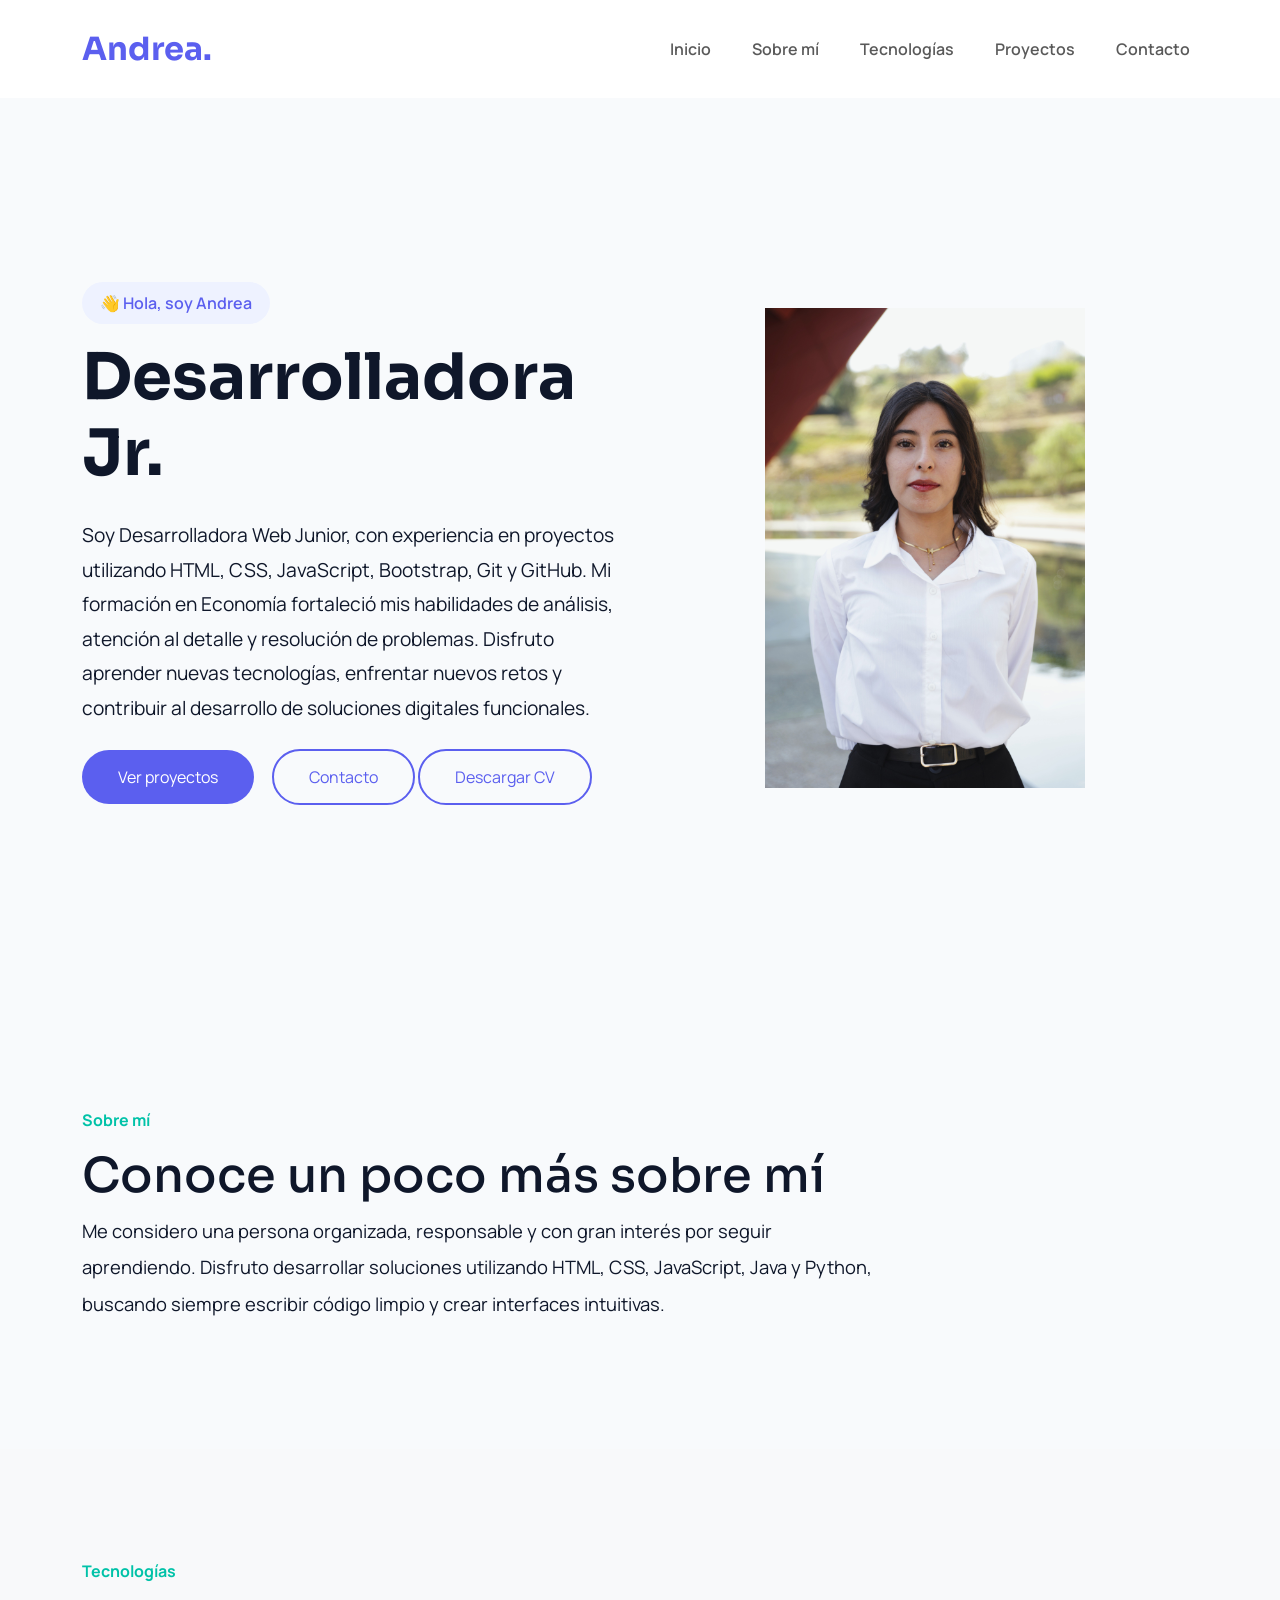
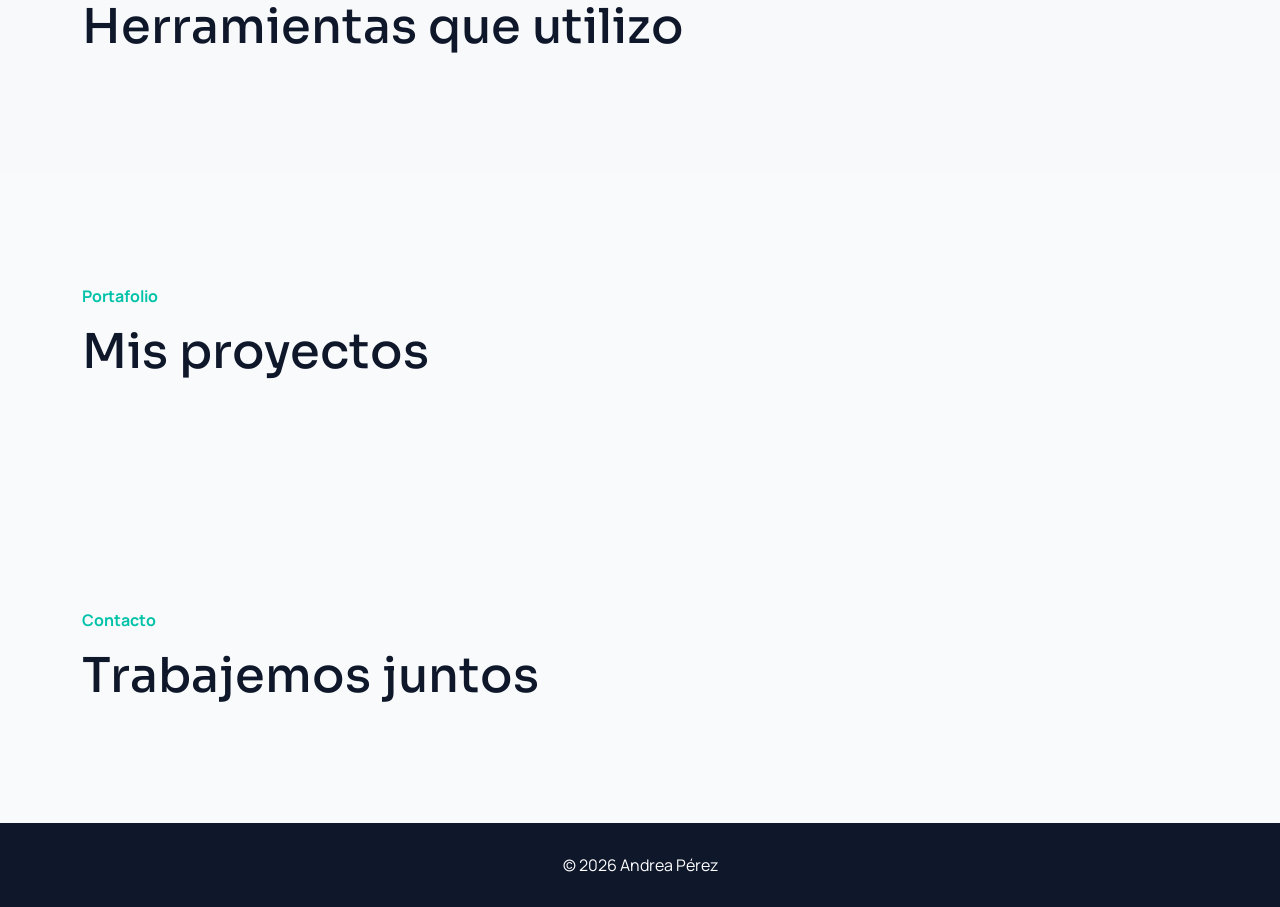
==== index.html @ b270ac94 "Primer avance del portafolio" ====
<!DOCTYPE html>
<html lang="es">

<head>

    <meta charset="UTF-8">
    <meta name="viewport" content="width=device-width, initial-scale=1.0">

    <title>Andrea Pérez | Software Developer</title>

    <!-- Bootstrap -->
    <link href="https://cdn.jsdelivr.net/npm/bootstrap@5.3.7/dist/css/bootstrap.min.css" rel="stylesheet">

    <!-- Bootstrap Icons -->
    <link rel="stylesheet"
        href="https://cdn.jsdelivr.net/npm/bootstrap-icons@1.13.1/font/bootstrap-icons.min.css">

    <!-- Google Fonts -->
    <link href="https://fonts.googleapis.com/css2?family=Manrope:wght@300;400;500;700;800&family=Sora:wght@500;600;700&display=swap"
        rel="stylesheet">

    <link rel="stylesheet" href="css/styles.css">

</head>

<body>

    <!-- NAVBAR -->

    <nav class="navbar navbar-expand-lg">

        <div class="container">

            <a class="navbar-brand" href="#">

                Andrea.

            </a>

            <button class="navbar-toggler"
                data-bs-toggle="collapse"
                data-bs-target="#menu">

                <span class="navbar-toggler-icon"></span>

            </button>

            <div class="collapse navbar-collapse justify-content-end"
                id="menu">

                <ul class="navbar-nav">

                    <li class="nav-item">

                        <a href="#inicio" class="nav-link">
                            Inicio
                        </a>

                    </li>

                    <li class="nav-item">

                        <a href="#about" class="nav-link">
                            Sobre mí
                        </a>

                    </li>

                    <li class="nav-item">

                        <a href="#skills" class="nav-link">
                            Tecnologías
                        </a>

                    </li>

                    <li class="nav-item">

                        <a href="#projects" class="nav-link">
                            Proyectos
                        </a>

                    </li>

                    <li class="nav-item">

                        <a href="#contact" class="nav-link">
                            Contacto
                        </a>

                    </li>

                </ul>

            </div>

        </div>

    </nav>

    <!-- HERO -->

<section class="hero" id="inicio">

    <div class="container">

        <div class="row align-items-center">

            <!-- TEXTO -->
            <div class="col-lg-6">

                <span class="badge-custom">
                    👋 Hola, soy Andrea
                </span>

                <h1>
                    Desarrolladora Jr.
                </h1>

                <p>
                    Soy Desarrolladora Web Junior, con experiencia en proyectos utilizando HTML, 
                    CSS, JavaScript, Bootstrap, Git y GitHub. Mi formación en Economía 
                    fortaleció mis habilidades de análisis, atención al detalle y resolución 
                    de problemas. Disfruto aprender nuevas tecnologías, enfrentar nuevos retos 
                    y contribuir al desarrollo de soluciones digitales funcionales.
                </p>

                <div class="mt-4">

                    <a href="#projects"
                        class="btn btn-main">
                        Ver proyectos
                    </a>

                    <a href="#contact"
                        class="btn btn-outline-custom">
                        Contacto
                    </a>

                    <a href="docs/Andrea Pérez Casiano (1).pdf"
                        class="btn btn-cv"
                        download>
                        Descargar CV
                    </a>

                </div>

            </div>


            <!-- IMAGEN -->
            <div class="col-lg-6 text-center">

                <img src="imagenes/Perez Casiano Andrea.JPG"
                    class="hero-image img-fluid"
                    alt="Andrea">

            </div>


        </div>

    </div>

</section>

    <!-- SOBRE MI -->

    <section id="about" class="section">

        <div class="container">

            <div class="section-title">

                <span>Sobre mí</span>

                <h2>Conoce un poco más sobre mí</h2>

            </div>

            <p class="about-text">

                Me considero una persona organizada, responsable y con gran
                interés por seguir aprendiendo. Disfruto desarrollar soluciones
                utilizando HTML, CSS, JavaScript, Java y Python, buscando
                siempre escribir código limpio y crear interfaces intuitivas.

            </p>

        </div>

    </section>

    <!-- TECNOLOGÍAS -->

    <section class="section bg-light" id="skills">

        <div class="container">

            <div class="section-title">

                <span>Tecnologías</span>

                <h2>Herramientas que utilizo</h2>

            </div>

            <div class="row">

                <!-- Después agregaremos tarjetas -->

            </div>

        </div>

    </section>

    <!-- PROYECTOS -->

    <section class="section" id="projects">

        <div class="container">

            <div class="section-title">

                <span>Portafolio</span>

                <h2>Mis proyectos</h2>

            </div>

        </div>

    </section>

    <!-- CONTACTO -->

    <section class="section" id="contact">

        <div class="container">

            <div class="section-title">

                <span>Contacto</span>

                <h2>Trabajemos juntos</h2>

            </div>

        </div>

    </section>

    <footer>

        © 2026 Andrea Pérez

    </footer>

    <script src="https://cdn.jsdelivr.net/npm/bootstrap@5.3.7/dist/js/bootstrap.bundle.min.js"></script>

</body>

</html>
---- css/styles.css ----
:root{

--primary:#5B5FEF;
--secondary:#00C2A8;
--dark:#0F172A;
--text:#64748B;
--background:#F8FAFC;
--white:#FFFFFF;

--title-font:"Sora",sans-serif;
--text-font:"Manrope",sans-serif;

}

*{

margin:0;
padding:0;
box-sizing:border-box;

}

body{

background:var(--background);
font-family:var(--text-font);
color:var(--dark);

}

.navbar{

padding:20px 0;
background:white;

}

.navbar-brand{

font-family:var(--title-font);
font-size:2rem;
font-weight:700;
color:var(--primary)!important;

}

.nav-link{

font-weight:600;
margin-left:25px;

}

.hero{

padding:140px 0;
min-height:100vh;
display:flex;
align-items:center;

}

.badge-custom{

background:#EEF2FF;
padding:10px 18px;
border-radius:30px;
color:var(--primary);
font-weight:600;

}

.hero h1{

font-family:var(--title-font);
font-size:4rem;
font-weight:700;
color:var(--dark);
margin:25px 0;

}

.hero p{

font-size:1.2rem;
line-height:1.8;

}

.hero-image{
    width: 100%;
    max-width: 320px;
    height: auto;
    animation: float 5s infinite ease-in-out;
}

.btn-main{

background:var(--primary);
color:white;
padding:14px 35px;
border-radius:40px;
margin-right:15px;

}

.btn-main:hover{

background:#4347d8;
color:white;

}

.btn-outline-custom{

border:2px solid var(--primary);
padding:14px 35px;
border-radius:40px;
color:var(--primary);

}
.btn-cv{

border:2px solid var(--primary);
padding:14px 35px;
border-radius:40px;
color:var(--primary);

}

.section{

padding:110px 0;

}

.section-title span{

color:var(--secondary);
font-weight:700;

}

.section-title h2{

font-family:var(--title-font);
font-size:3rem;
color:var(--dark);
margin-top:15px;

}

.about-text{

font-size:1.15rem;
max-width:800px;
line-height:2;

}

footer{

background:#0F172A;
color:white;
padding:30px;
text-align:center;

}

@keyframes float{

0%{

transform:translateY(0);

}

50%{

transform:translateY(-15px);

}

100%{

transform:translateY(0);

}

}
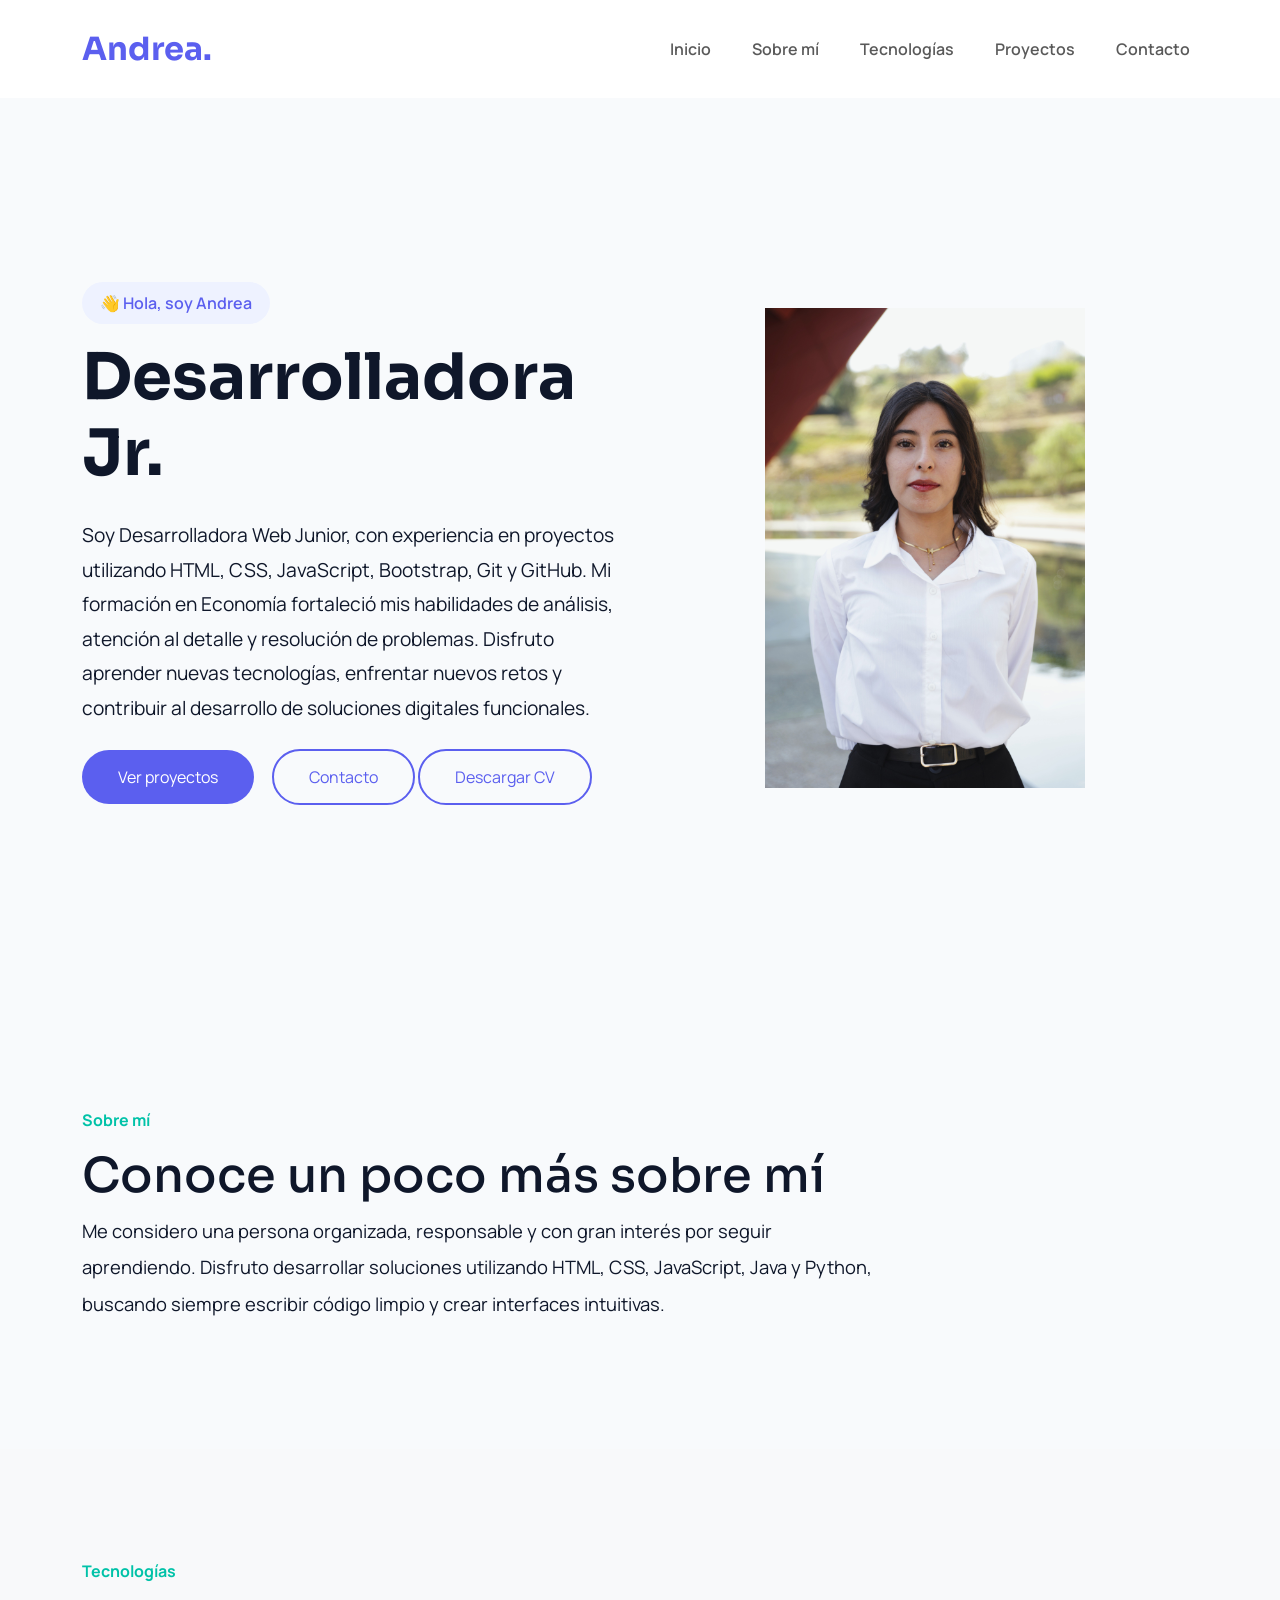
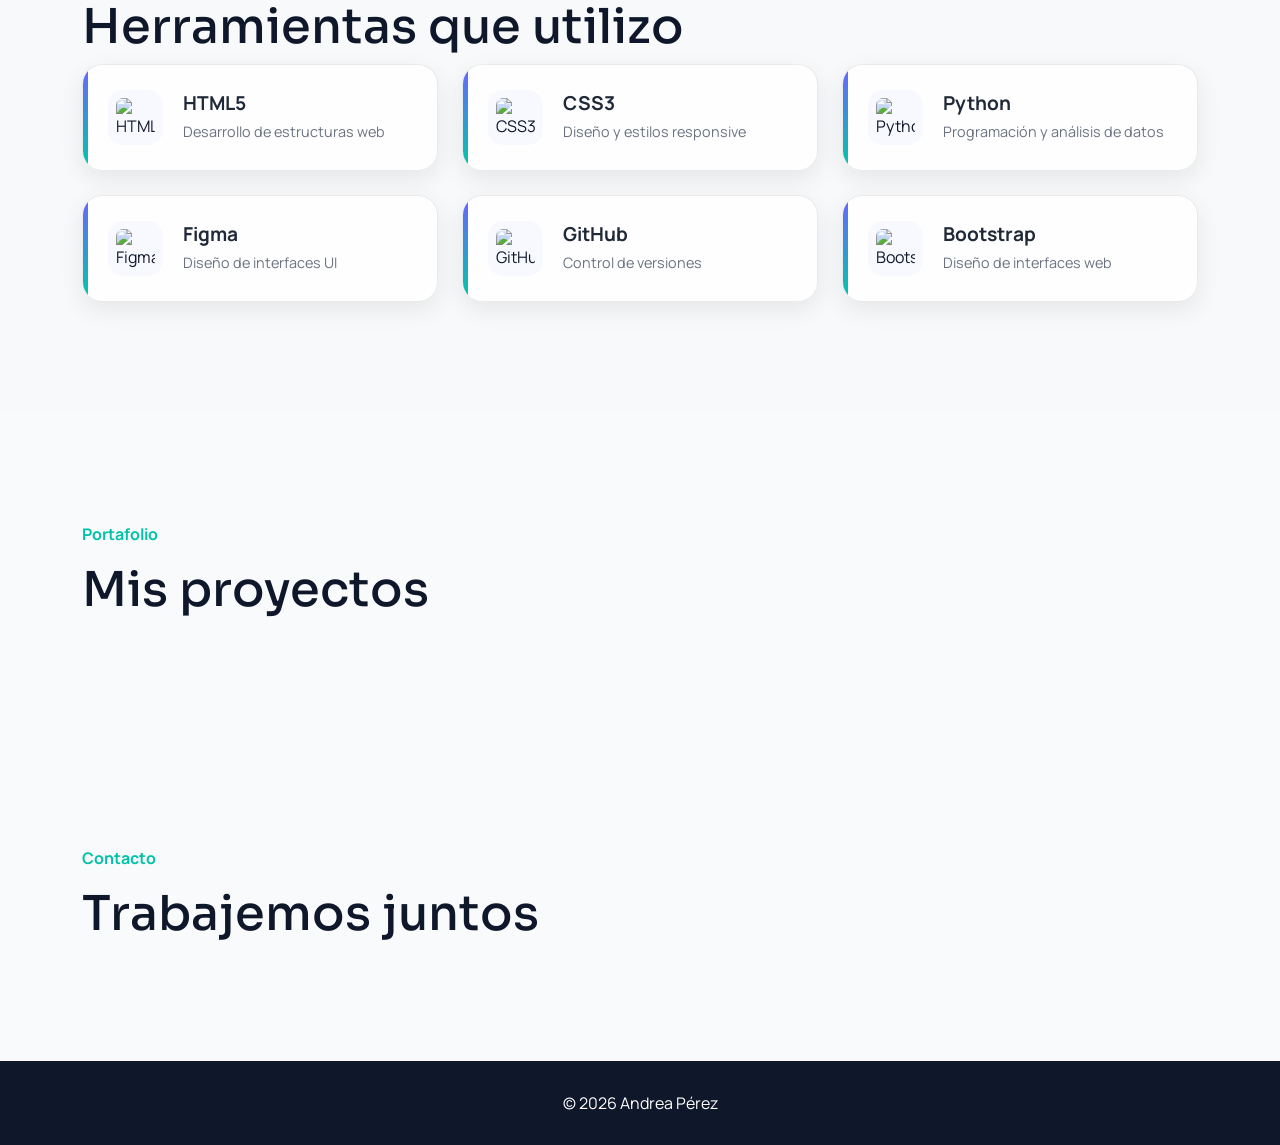
==== commit cac11f4e: "actualización tecnologias" ====
--- a/index.html
+++ b/index.html
@@ -148,7 +148,7 @@
             </div>
 
 
-            <!-- IMAGEN -->
+            
             <div class="col-lg-6 text-center">
 
                 <img src="imagenes/Perez Casiano Andrea.JPG"
@@ -193,21 +193,147 @@
 
     <!-- TECNOLOGÍAS -->
 
-    <section class="section bg-light" id="skills">
+<section class="section bg-light" id="skills">
+
+    <div class="container">
+
+        <div class="section-title">
+
+            <span>Tecnologías</span>
+
+            <h2>Herramientas que utilizo</h2>
+
+        </div>
+
+
+        <div class="row g-4">
+
+
+            <!-- HTML5 -->
+            <div class="col-md-6 col-lg-4">
+
+                <div class="tech-card">
+
+                    <img src="imagenes/tecnologias/html5.png" 
+                    alt="HTML5">
+
+                    <div>
+                        <h4>HTML5</h4>
+                        <p>Desarrollo de estructuras web</p>
+                    </div>
+
+                </div>
+
+            </div>
+
+
+            <!-- CSS3 -->
+            <div class="col-md-6 col-lg-4">
+
+                <div class="tech-card">
+
+                    <img src="imagenes/tecnologias/css3.png" 
+                    alt="CSS3">
+
+                    <div>
+                        <h4>CSS3</h4>
+                        <p>Diseño y estilos responsive</p>
+                    </div>
+
+                </div>
+
+            </div>
+
+
+            <!-- Python -->
+            <div class="col-md-6 col-lg-4">
+
+                <div class="tech-card">
+
+                    <img src="imagenes/tecnologias/python.png" 
+                    alt="Python">
+
+                    <div>
+                        <h4>Python</h4>
+                        <p>Programación y análisis de datos</p>
+                    </div>
+
+                </div>
+
+            </div>
+
+
+            <!-- Figma -->
+            <div class="col-md-6 col-lg-4">
+
+                <div class="tech-card">
+
+                    <img src="imagenes/tecnologias/figma.png" 
+                    alt="Figma">
+
+                    <div>
+                        <h4>Figma</h4>
+                        <p>Diseño de interfaces UI</p>
+                    </div>
+
+                </div>
+
+            </div>
+
+
+            <!-- GitHub -->
+            <div class="col-md-6 col-lg-4">
+
+                <div class="tech-card">
+
+                    <img src="imagenes/tecnologias/github.png" 
+                    alt="GitHub">
+
+                    <div>
+                        <h4>GitHub</h4>
+                        <p>Control de versiones</p>
+                    </div>
+
+                </div>
+
+            </div>
+
+
+            <!-- Bootstrap -->
+            <div class="col-md-6 col-lg-4">
+
+                <div class="tech-card">
+
+                    <img src="imagenes/tecnologias/bootstrap.png" 
+                    alt="Bootstrap">
+
+                    <div>
+                        <h4>Bootstrap</h4>
+                        <p>Diseño de interfaces web</p>
+                    </div>
+
+                </div>
+
+            </div>
+
+
+        </div>
+
+    </div>
+
+</section>
+
+    <!-- PROYECTOS -->
+
+    <section class="section" id="projects">
 
         <div class="container">
 
             <div class="section-title">
 
-                <span>Tecnologías</span>
-
-                <h2>Herramientas que utilizo</h2>
-
-            </div>
-
-            <div class="row">
-
-                <!-- Después agregaremos tarjetas -->
+                <span>Portafolio</span>
+
+                <h2>Mis proyectos</h2>
 
             </div>
 
@@ -215,17 +341,17 @@
 
     </section>
 
-    <!-- PROYECTOS -->
-
-    <section class="section" id="projects">
+    <!-- CONTACTO -->
+
+    <section class="section" id="contact">
 
         <div class="container">
 
             <div class="section-title">
 
-                <span>Portafolio</span>
-
-                <h2>Mis proyectos</h2>
+                <span>Contacto</span>
+
+                <h2>Trabajemos juntos</h2>
 
             </div>
 
@@ -233,24 +359,6 @@
 
     </section>
 
-    <!-- CONTACTO -->
-
-    <section class="section" id="contact">
-
-        <div class="container">
-
-            <div class="section-title">
-
-                <span>Contacto</span>
-
-                <h2>Trabajemos juntos</h2>
-
-            </div>
-
-        </div>
-
-    </section>
-
     <footer>
 
         © 2026 Andrea Pérez
--- a/css/styles.css
+++ b/css/styles.css
@@ -187,4 +187,111 @@
 
 }
 
+}
+
+/*
+Tecnologias
+*/
+.tech-card{
+
+    background:rgba(255,255,255,.8);
+
+    display:flex;
+    align-items:center;
+
+    gap:20px;
+
+    padding:25px;
+
+    border-radius:20px;
+
+    border:1px solid rgba(0,0,0,.08);
+
+    box-shadow:0 8px 25px rgba(0,0,0,.08);
+
+    transition:.3s;
+
+    position:relative;
+
+    overflow:hidden;
+
+}
+
+
+/* detalle de color */
+
+.tech-card::before{
+
+    content:"";
+
+    position:absolute;
+
+    width:5px;
+    height:100%;
+
+    left:0;
+    top:0;
+
+    background:linear-gradient(
+        180deg,
+        #6C63FF,
+        #00C9A7
+    );
+
+}
+
+
+/* efecto al pasar el mouse */
+
+.tech-card:hover{
+
+    transform:translateY(-8px);
+
+    box-shadow:0 15px 35px rgba(0,0,0,.15);
+
+    background:white;
+
+}
+
+
+
+.tech-card img{
+
+    width:55px;
+    height:55px;
+
+    object-fit:contain;
+
+    padding:8px;
+
+    border-radius:15px;
+
+    background:#f8f9ff;
+
+}
+
+
+
+.tech-card h4{
+
+    margin:0;
+
+    font-size:1.2rem;
+
+    font-weight:700;
+
+    color:#1F2937;
+
+}
+
+
+
+.tech-card p{
+
+    margin:6px 0 0;
+
+    font-size:.9rem;
+
+    color:#6B7280;
+
 }
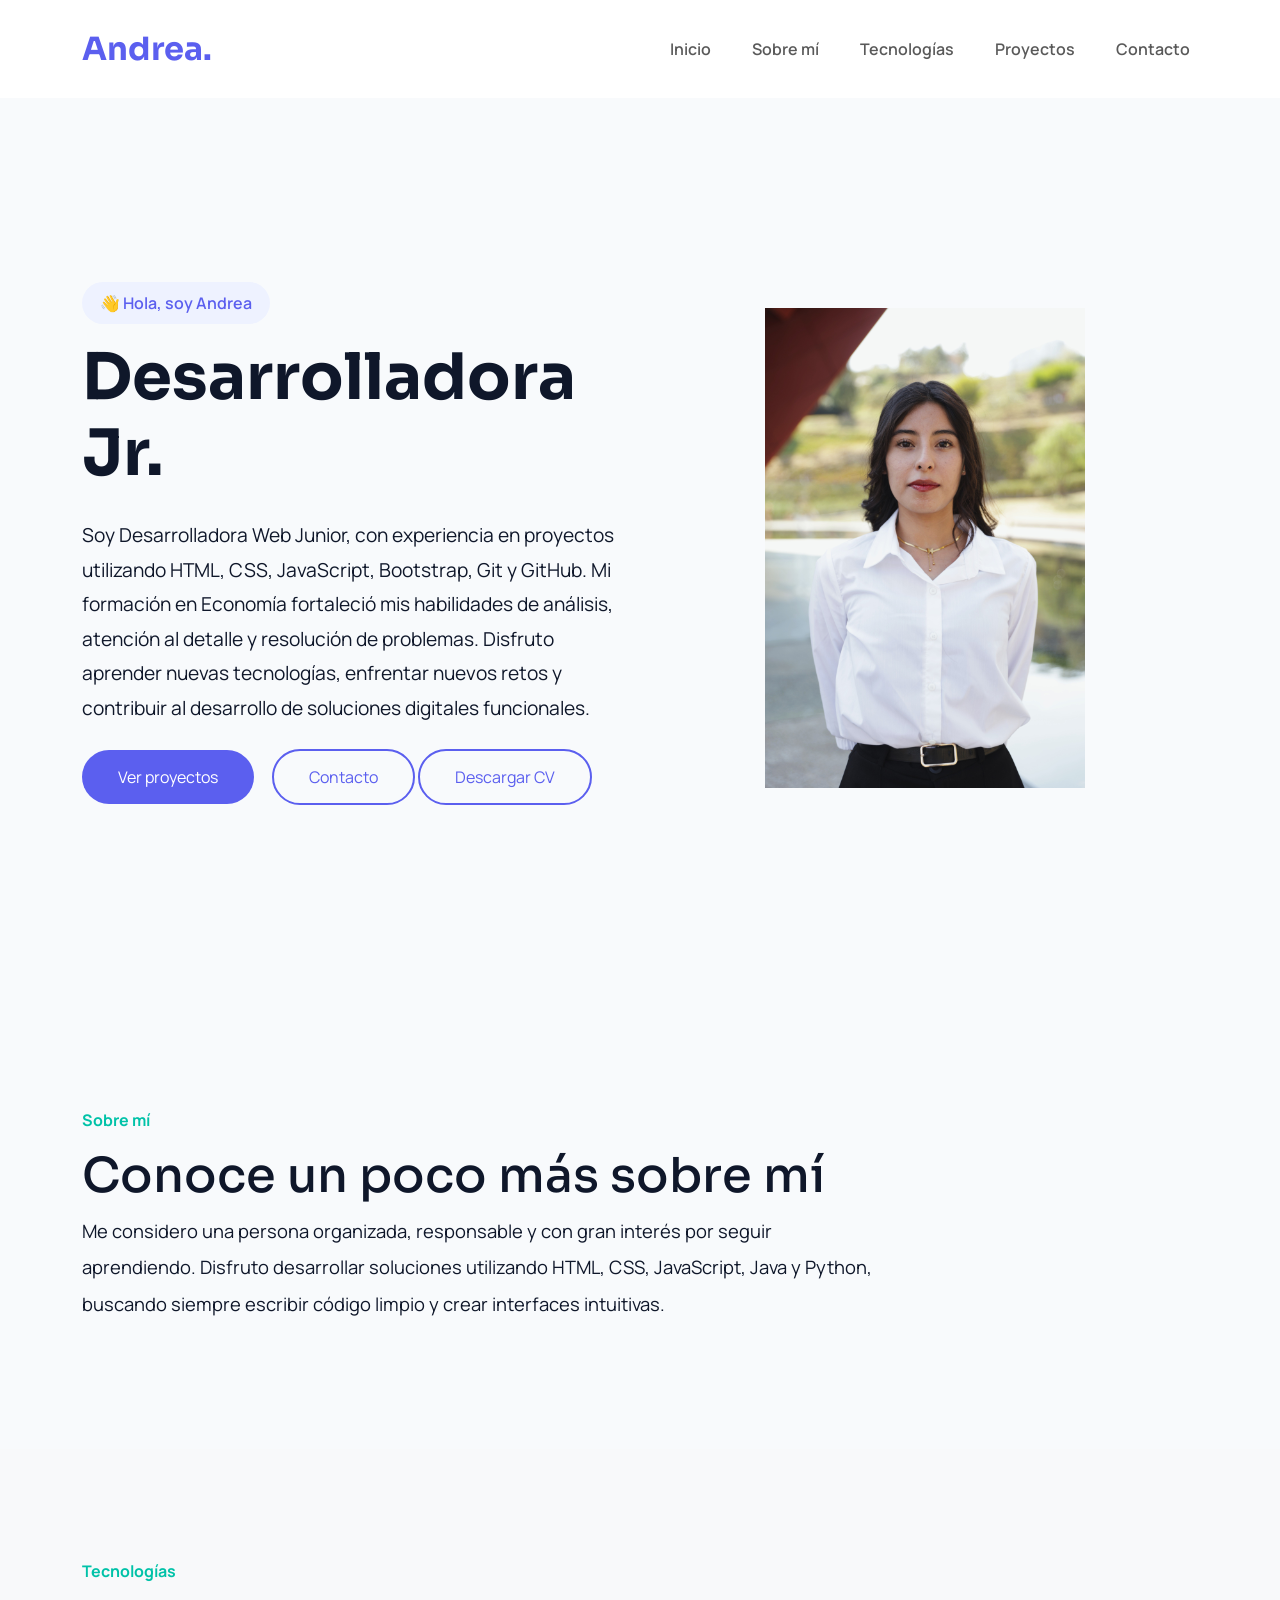
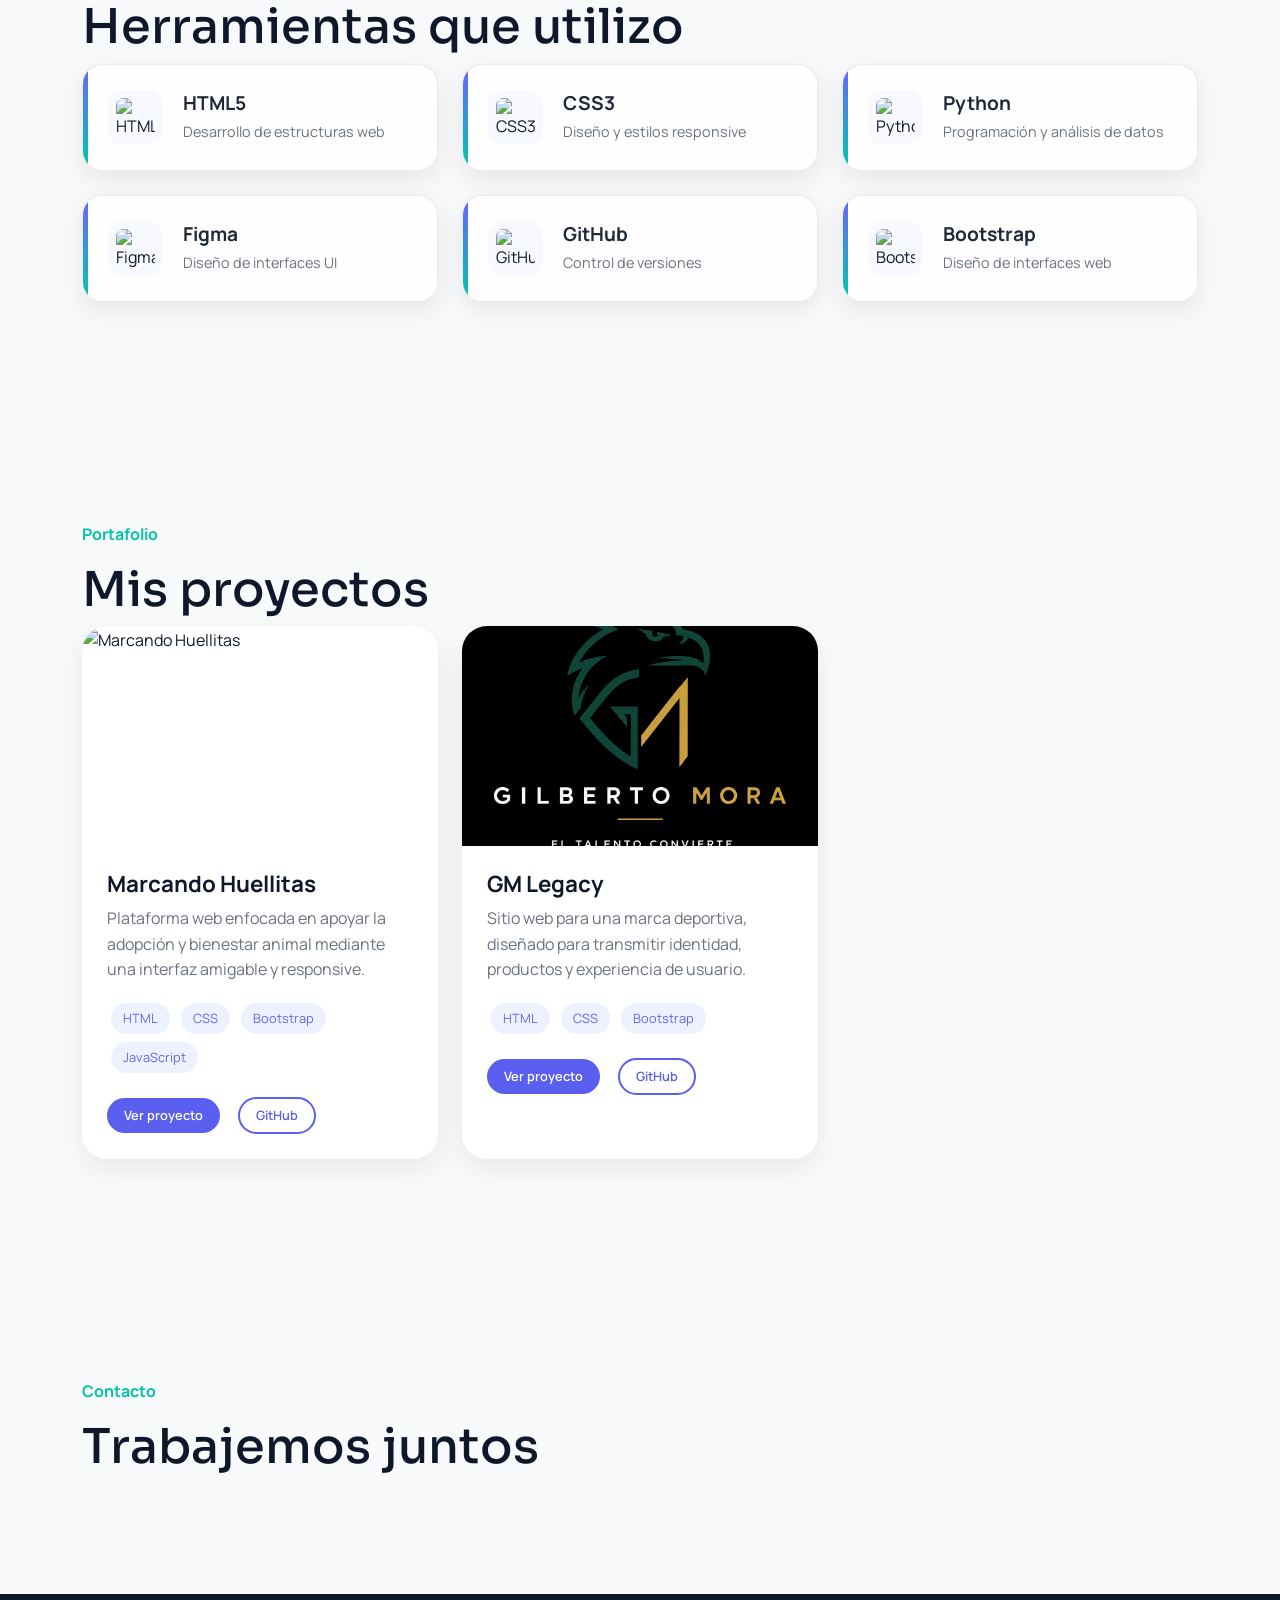
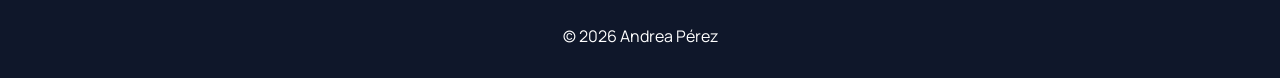
==== commit ab0b8152: "Construyendo mi portafolio" ====
--- a/index.html
+++ b/index.html
@@ -325,15 +325,164 @@
 
     <!-- PROYECTOS -->
 
-    <section class="section" id="projects">
+<section class="section" id="projects">
+
+    <div class="container">
+
+        <div class="section-title">
+
+            <span>Portafolio</span>
+
+            <h2>Mis proyectos</h2>
+
+        </div>
+
+
+        <div class="row g-4">
+
+
+            <!-- Proyecto 1 -->
+
+            <div class="col-md-6 col-lg-4">
+
+                <article class="project-card">
+
+
+                    <div class="project-image">
+
+                        <img src="imagenes/proyectos/huellitas.png"
+                        alt="Marcando Huellitas">
+
+                    </div>
+
+
+                    <div class="project-content">
+
+                        <h3>
+                            Marcando Huellitas
+                        </h3>
+
+
+                        <p>
+                            Plataforma web enfocada en apoyar la
+                            adopción y bienestar animal mediante
+                            una interfaz amigable y responsive.
+                        </p>
+
+
+                        <div class="project-tech">
+
+                            <span>HTML</span>
+                            <span>CSS</span>
+                            <span>Bootstrap</span>
+                            <span>JavaScript</span>
+
+                        </div>
+
+
+                        <div class="project-buttons">
+
+                            <a href="#"
+                            class="btn btn-main">
+                                Ver proyecto
+                            </a>
+
+
+                            <a href="#"
+                            class="btn btn-outline-custom">
+                                GitHub
+                            </a>
+
+                        </div>
+
+
+                    </div>
+
+
+                </article>
+
+            </div>
+
+
+
+            <!-- Proyecto 2 -->
+
+            <div class="col-md-6 col-lg-4">
+
+                <article class="project-card">
+
+
+                    <div class="project-image">
+
+                        <img src="imagenes/logo.png"
+                        alt="GM Legacy">
+
+                    </div>
+
+
+                    <div class="project-content">
+
+                        <h3>
+                            GM Legacy
+                        </h3>
+
+
+                        <p>
+                            Sitio web para una marca deportiva,
+                            diseñado para transmitir identidad,
+                            productos y experiencia de usuario.
+                        </p>
+
+
+                        <div class="project-tech">
+
+                            <span>HTML</span>
+                            <span>CSS</span>
+                            <span>Bootstrap</span>
+
+                        </div>
+
+
+                        <div class="project-buttons">
+
+                            <a href="https://gmlegacy.netlify.app/rese%C3%B1as.html"
+                            class="btn btn-main">
+                                Ver proyecto
+                            </a>
+
+
+                            <a href="https://github.com/OscarAndres008/Hackaton_1.git"
+                            class="btn btn-outline-custom">
+                                GitHub
+                            </a>
+
+                        </div>
+
+                    </div>
+
+
+                </article>
+
+            </div>
+
+
+        </div>
+
+    </div>
+
+</section>
+
+    <!-- CONTACTO -->
+
+    <section class="section" id="contact">
 
         <div class="container">
 
             <div class="section-title">
 
-                <span>Portafolio</span>
-
-                <h2>Mis proyectos</h2>
+                <span>Contacto</span>
+
+                <h2>Trabajemos juntos</h2>
 
             </div>
 
@@ -341,24 +490,6 @@
 
     </section>
 
-    <!-- CONTACTO -->
-
-    <section class="section" id="contact">
-
-        <div class="container">
-
-            <div class="section-title">
-
-                <span>Contacto</span>
-
-                <h2>Trabajemos juntos</h2>
-
-            </div>
-
-        </div>
-
-    </section>
-
     <footer>
 
         © 2026 Andrea Pérez
--- a/css/styles.css
+++ b/css/styles.css
@@ -294,4 +294,127 @@
 
     color:#6B7280;
 
+}
+
+/*============================
+            Proyectos
+  ============================
+*/
+.project-card{
+
+    background:white;
+
+    border-radius:25px;
+
+    overflow:hidden;
+
+    box-shadow:0 10px 30px rgba(0,0,0,.08);
+
+    transition:.3s;
+
+    height:100%;
+
+}
+
+
+.project-card:hover{
+
+    transform:translateY(-10px);
+
+    box-shadow:0 20px 40px rgba(0,0,0,.15);
+
+}
+
+
+
+.project-image{
+
+    height:220px;
+
+    overflow:hidden;
+
+}
+
+
+.project-image img{
+
+    width:100%;
+
+    height:100%;
+
+    object-fit:cover;
+
+    transition:.4s;
+
+}
+
+
+.project-card:hover img{
+
+    transform:scale(1.05);
+
+}
+
+
+
+.project-content{
+
+    padding:25px;
+
+}
+
+
+
+.project-content h3{
+
+    font-size:1.4rem;
+
+    font-weight:700;
+
+}
+
+
+
+.project-content p{
+
+    color:#6b7280;
+
+    line-height:1.6;
+
+}
+
+
+
+.project-tech span{
+
+    display:inline-block;
+
+    background:#eef2ff;
+
+    color:#6366f1;
+
+    padding:6px 12px;
+
+    border-radius:20px;
+
+    font-size:.8rem;
+
+    margin:4px;
+
+}
+
+
+.project-buttons{
+
+    margin-top:20px;
+
+}
+
+.project-card .project-buttons .btn{
+
+    padding:7px 16px;
+    font-size:0.8rem;
+    border-radius:25px;
+    font-weight:600;
+
 }
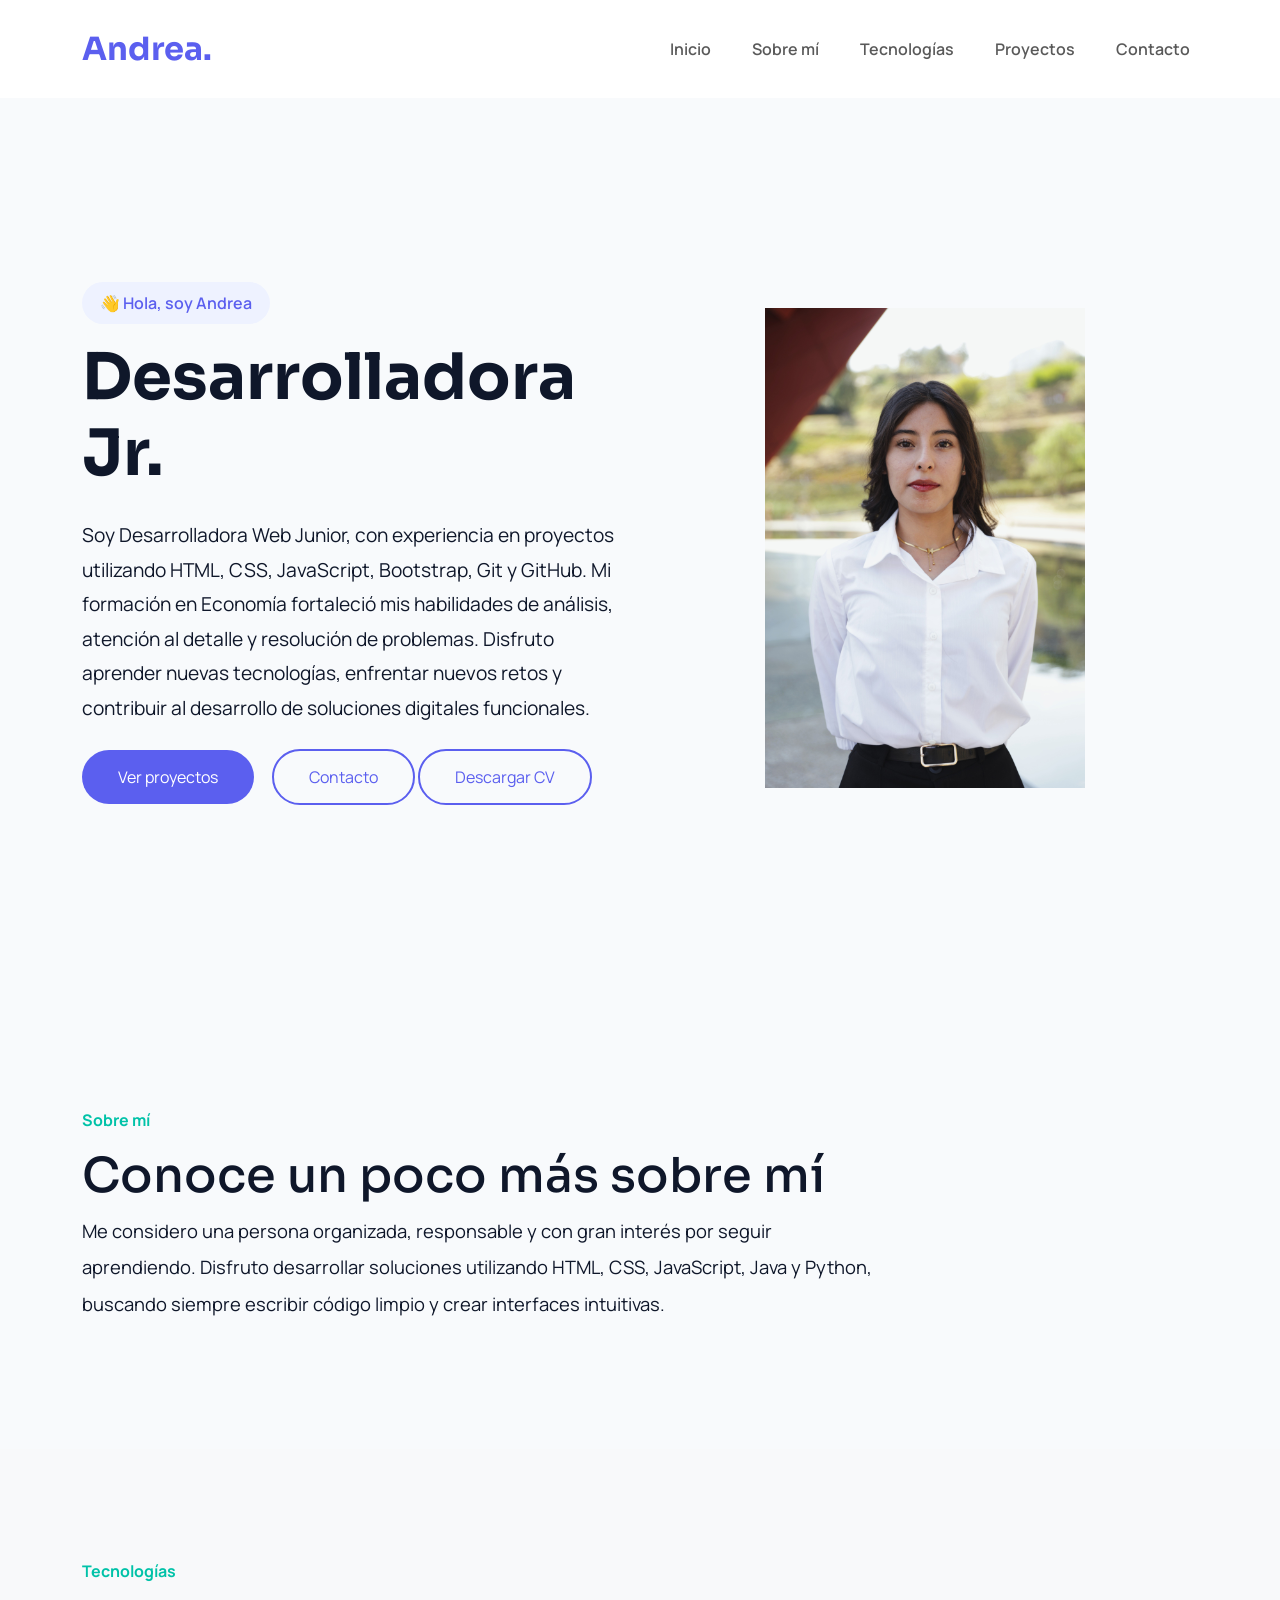
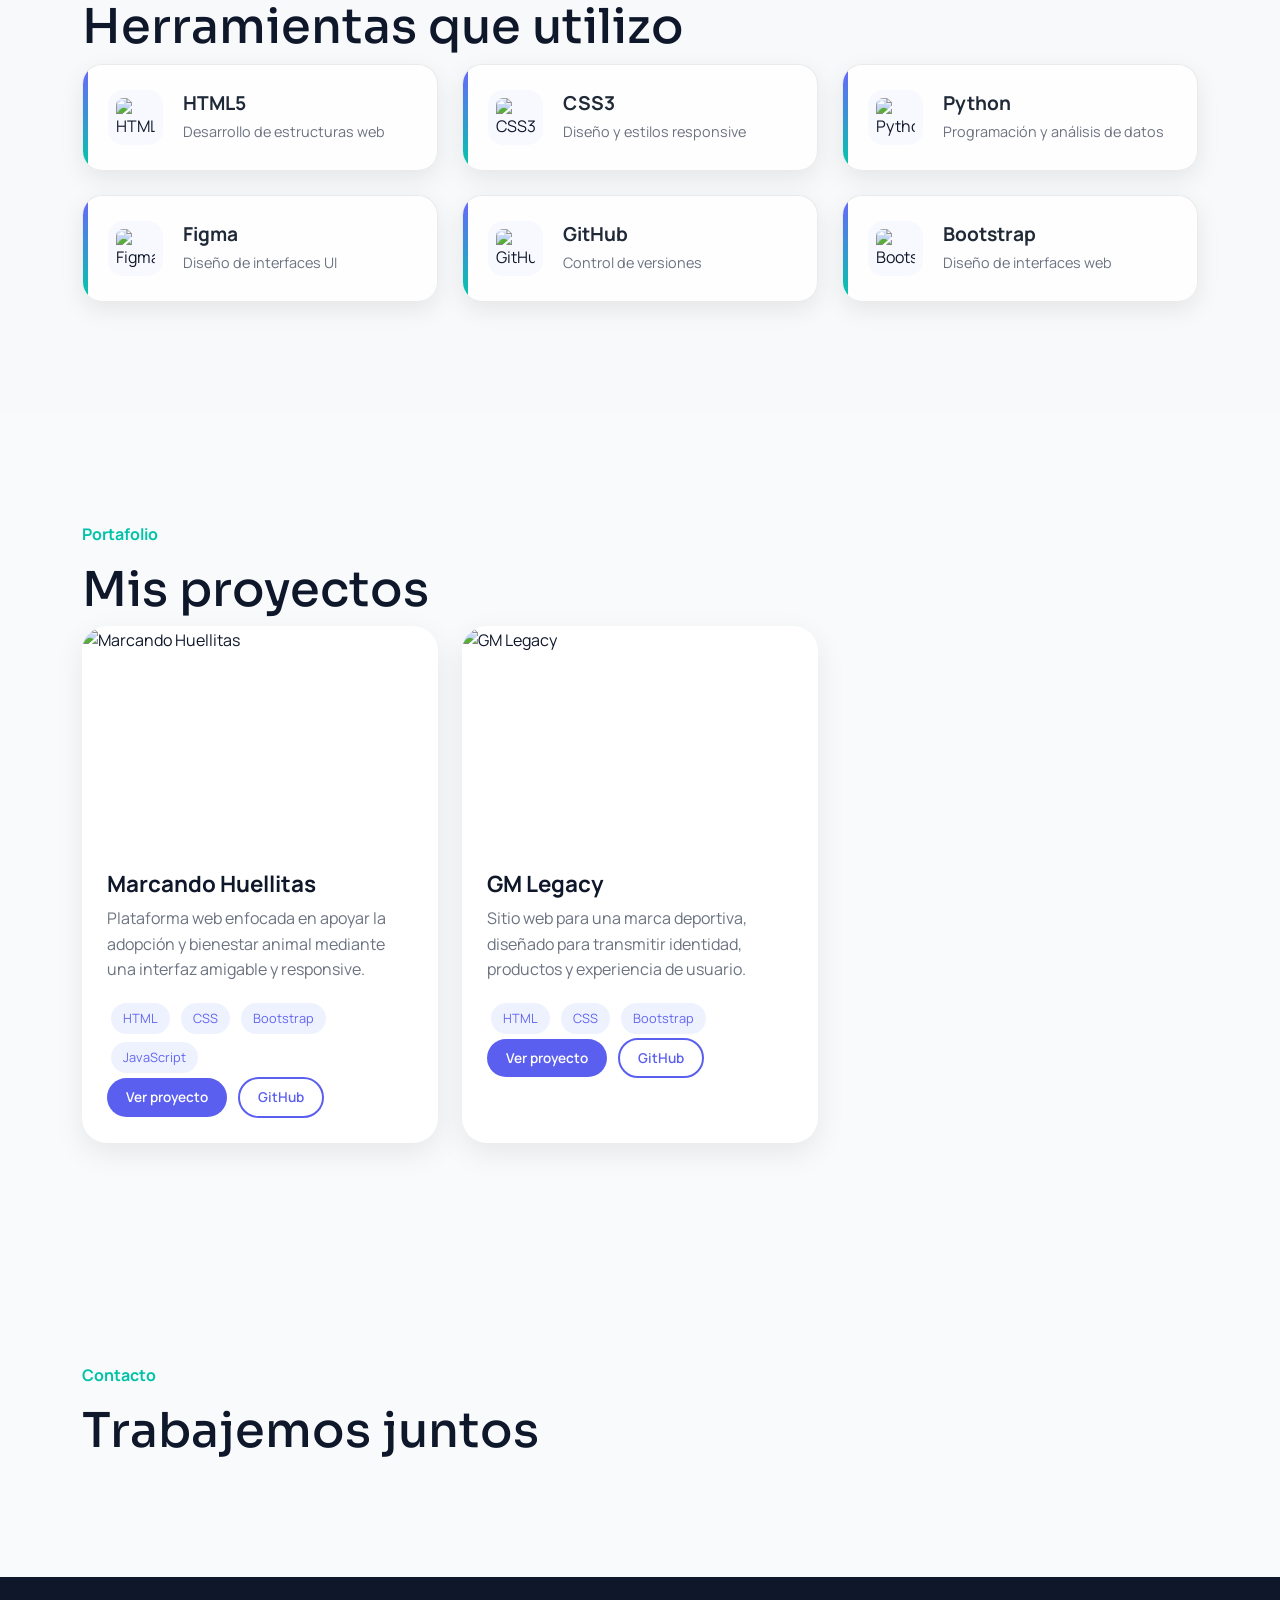
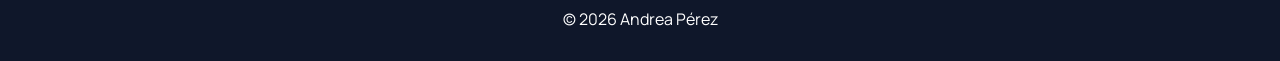
==== commit ff02d6f3: "actualizacion" ====
--- a/index.html
+++ b/index.html
@@ -414,7 +414,7 @@
 
                     <div class="project-image">
 
-                        <img src="imagenes/logo.png"
+                        <img src="imagenes/proyectos/gmlegacy.png"
                         alt="GM Legacy">
 
                     </div>
@@ -445,13 +445,13 @@
 
                         <div class="project-buttons">
 
-                            <a href="https://gmlegacy.netlify.app/rese%C3%B1as.html"
+                            <a href="#"
                             class="btn btn-main">
                                 Ver proyecto
                             </a>
 
 
-                            <a href="https://github.com/OscarAndres008/Hackaton_1.git"
+                            <a href="#"
                             class="btn btn-outline-custom">
                                 GitHub
                             </a>
--- a/css/styles.css
+++ b/css/styles.css
@@ -296,10 +296,9 @@
 
 }
 
-/*============================
-            Proyectos
-  ============================
-*/
+/*===========
+Proyecto
+=============*/
 .project-card{
 
     background:white;
@@ -403,18 +402,16 @@
 
 }
 
-
-.project-buttons{
-
-    margin-top:20px;
-
-}
-
-.project-card .project-buttons .btn{
-
-    padding:7px 16px;
-    font-size:0.8rem;
+.project-buttons .btn{
+
+    padding:8px 18px;
+
+    font-size:.85rem;
+
     border-radius:25px;
+
     font-weight:600;
 
-}+    margin-right:8px;
+
+}
